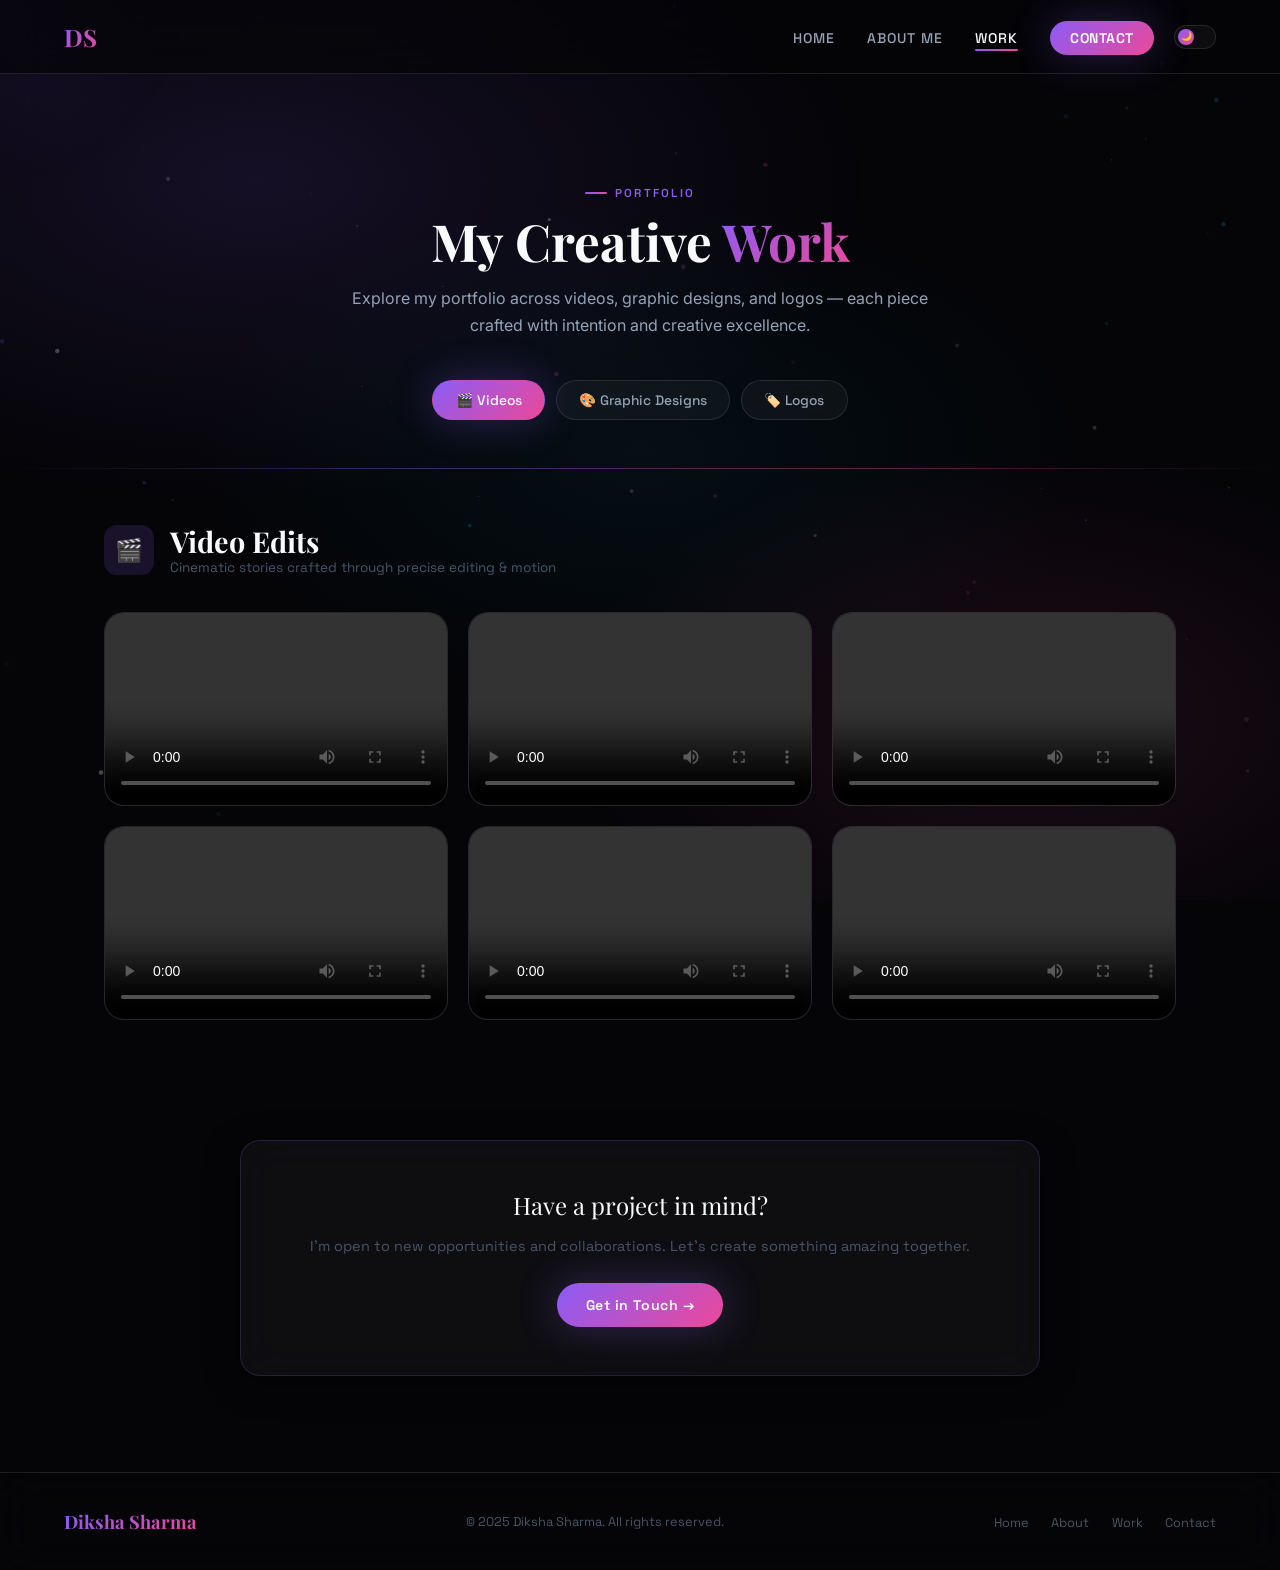
==== work.html @ c7bbe648 "first commit" ====
<!DOCTYPE html>
<html lang="en">

<head>
    <meta charset="UTF-8" />
    <meta name="viewport" content="width=device-width, initial-scale=1.0" />
    <meta name="description" content="Diksha Sharma's Work – Videos, Graphic Designs, and Logos portfolio." />
    <title>Work | Diksha Sharma</title>

    <!-- Prevent dark/light flash -->
    <script>(function () { var t = localStorage.getItem('ds-theme') || 'dark'; document.documentElement.setAttribute('data-theme', t); }());</script>

    <link rel="preconnect" href="https://fonts.googleapis.com" />
    <link rel="preconnect" href="https://fonts.gstatic.com" crossorigin />
    <link
        href="https://fonts.googleapis.com/css2?family=Playfair+Display:ital,wght@0,400;0,600;0,700;1,400&family=Inter:wght@300;400;500;600&family=Space+Grotesk:wght@300;400;500;600;700&display=swap"
        rel="stylesheet" />
    <link rel="stylesheet" href="https://unpkg.com/aos@2.3.4/dist/aos.css" />

    <link rel="stylesheet" href="styles/main.css" />
    <link rel="stylesheet" href="styles/animations.css" />
    <link rel="stylesheet" href="styles/pages.css" />

    <style>
        /* ── IMAGE CARDS (Graphic Designs) ── */
        .img-card {
            background: var(--glass-bg);
            border: 1px solid var(--glass-border);
            border-radius: var(--radius-lg);
            overflow: hidden;
            transition: var(--transition);
            cursor: pointer;
        }

        .img-card:hover {
            transform: translateY(-6px);
            border-color: rgba(139, 92, 246, 0.4);
            box-shadow: var(--shadow-glow-v), var(--shadow-card);
        }

        .img-card-thumb {
            position: relative;
            width: 100%;
            aspect-ratio: 4/3;
            overflow: hidden;
            background: var(--bg-surface);
        }

        .img-card-thumb img {
            width: 100%;
            height: 100%;
            object-fit: cover;
            display: block;
            transition: transform 0.5s cubic-bezier(0.4, 0, 0.2, 1);
        }

        .img-card:hover .img-card-thumb img {
            transform: scale(1.06);
        }

        .img-card-overlay {
            position: absolute;
            inset: 0;
            background: rgba(0, 0, 0, 0.45);
            display: flex;
            align-items: center;
            justify-content: center;
            opacity: 0;
            transition: opacity 0.3s ease;
        }

        .img-card:hover .img-card-overlay {
            opacity: 1;
        }

        .img-zoom-icon {
            font-size: 2rem;
            transform: scale(0.6);
            transition: transform 0.3s ease;
        }

        .img-card:hover .img-zoom-icon {
            transform: scale(1);
        }

        .img-card-body {
            padding: 1rem 1.1rem 1.25rem;
            display: flex;
            align-items: center;
            justify-content: space-between;
            gap: 0.5rem;
        }

        .img-card-title {
            font-family: 'Space Grotesk', sans-serif;
            font-size: 0.92rem;
            font-weight: 600;
            color: var(--text-primary);
        }

        /* Lightbox */
        .lightbox {
            position: fixed;
            inset: 0;
            z-index: 9998;
            background: rgba(0, 0, 0, 0.92);
            backdrop-filter: blur(10px);
            display: flex;
            align-items: center;
            justify-content: center;
            padding: 2rem;
            opacity: 0;
            pointer-events: none;
            transition: opacity 0.3s ease;
        }

        .lightbox.open {
            opacity: 1;
            pointer-events: auto;
        }

        .lightbox img {
            max-width: 90vw;
            max-height: 85vh;
            object-fit: contain;
            border-radius: var(--radius-md);
            box-shadow: 0 0 80px rgba(0, 0, 0, 0.8);
        }

        .lightbox-close {
            position: absolute;
            top: 1.5rem;
            right: 1.5rem;
            width: 42px;
            height: 42px;
            border-radius: 50%;
            background: rgba(255, 255, 255, 0.1);
            border: 1px solid rgba(255, 255, 255, 0.2);
            color: #fff;
            font-size: 1.2rem;
            cursor: pointer;
            display: flex;
            align-items: center;
            justify-content: center;
            transition: background 0.2s ease;
        }

        .lightbox-close:hover {
            background: rgba(139, 92, 246, 0.4);
        }

        /* Section divider */
        .section-divider {
            width: 100%;
            height: 1px;
            background: linear-gradient(to right, transparent, rgba(139, 92, 246, 0.4), rgba(236, 72, 153, 0.4), transparent);
            margin: 0;
        }
    </style>
</head>

<body>

    <div class="cursor-glow"></div>
    <canvas id="particle-canvas"></canvas>

    <!-- Lightbox -->
    <div class="lightbox" id="lightbox" onclick="closeLightbox()">
        <button class="lightbox-close" onclick="closeLightbox()">✕</button>
        <img id="lightbox-img" src="" alt="Design preview" onclick="event.stopPropagation()" />
    </div>

    <nav class="navbar">
        <a class="nav-logo" href="index.html">DS</a>
        <div class="nav-controls">
            <ul class="nav-links">
                <li><a href="index.html">Home</a></li>
                <li><a href="about.html">About Me</a></li>
                <li><a href="work.html">Work</a></li>
                <li><a href="contact.html" class="nav-cta">Contact</a></li>
            </ul>
            <button id="theme-toggle" class="theme-toggle" aria-label="Toggle theme">
                <div class="theme-toggle-thumb"><span class="theme-toggle-icon" id="theme-thumb-icon">🌙</span></div>
            </button>
            <button class="hamburger" aria-label="Menu"><span></span><span></span><span></span></button>
        </div>
    </nav>

    <main class="page-content">

        <!-- ── WORK HERO ── -->
        <section class="work-hero">
            <div class="work-hero-inner">
                <div class="section-label" data-aos="fade-up">Portfolio</div>
                <h1 class="section-title" data-aos="fade-up" data-aos-delay="100">
                    My Creative <span>Work</span>
                </h1>
                <p class="section-subtitle" style="margin:0 auto;" data-aos="fade-up" data-aos-delay="200">
                    Explore my portfolio across videos, graphic designs, and logos — each piece crafted
                    with intention and creative excellence.
                </p>

                <!-- Tabs -->
                <div class="work-tabs" data-aos="fade-up" data-aos-delay="300">
                    <button class="work-tab active" data-tab="videos">🎬 Videos</button>
                    <button class="work-tab" data-tab="graphics">🎨 Graphic Designs</button>
                    <button class="work-tab" data-tab="logos">🏷️ Logos</button>
                </div>
            </div>
        </section>

        <div class="section-divider"></div>

        <!-- ══════════════════════ VIDEOS SECTION ══════════════════════ -->
        <div id="section-videos" class="work-section active">
            <div class="work-section-header">
                <div class="work-section-icon" style="background:rgba(139,92,246,0.15);">🎬</div>
                <div>
                    <h2 class="section-title" style="font-size:1.8rem; margin:0;">Video Edits</h2>
                    <p style="color:var(--text-muted); font-size:0.85rem; font-family:'Space Grotesk',sans-serif;">
                        Cinematic stories crafted through precise editing &amp; motion</p>
                </div>
            </div>

            <div class="work-grid">
                <!-- Video 1 -->
                <div class="img-card tilt-card" data-aos="fade-up">
                    <div class="img-card-thumb" style="aspect-ratio: 16/9;">
                        <!-- <iframe src="https://drive.google.com/file/d/19KTD3jLlarqeYa-GC2kS10o5VlIe1jtq/preview" width="100%" height="100%" frameborder="0" allow="autoplay; fullscreen; picture-in-picture" allowfullscreen></iframe> -->
                        <video src="public/video1.mp4" controls style="width: 100%; height: 100%; object-fit: cover;"></video>
                    </div>
                </div>
                <!-- Video 2 -->
                <div class="img-card tilt-card" data-aos="fade-up" data-aos-delay="100">
                    <div class="img-card-thumb" style="aspect-ratio: 16/9;">
                        <!-- <iframe src="https://drive.google.com/file/d/1NBhEg32oU1_GLfiHrXYrGcH2EvUASdbt/preview" width="100%" height="100%" frameborder="0" allow="autoplay; fullscreen; picture-in-picture" allowfullscreen></iframe> -->
                        <video src="public/video2.mp4" controls style="width: 100%; height: 100%; object-fit: cover;"></video>
                    </div>
                </div>
                <!-- Video 3 -->
                <div class="img-card tilt-card" data-aos="fade-up" data-aos-delay="200">
                    <div class="img-card-thumb" style="aspect-ratio: 16/9;">
                        <video src="public/video3.mp4" controls style="width: 100%; height: 100%; object-fit: cover;"></video>
                    </div>
                </div>
                <!-- Video 4 -->
                <div class="img-card tilt-card" data-aos="fade-up" data-aos-delay="200">
                    <div class="img-card-thumb" style="aspect-ratio: 16/9;">
                        <video src="public/video4.mp4" controls style="width: 100%; height: 100%; object-fit: cover;"></video>
                    </div>
                </div>
                <!-- Video 5 -->
                <div class="img-card tilt-card" data-aos="fade-up" data-aos-delay="200">
                    <div class="img-card-thumb" style="aspect-ratio: 16/9;">
                        <video src="public/video5.mp4" controls style="width: 100%; height: 100%; object-fit: cover;"></video>
                    </div>
                </div>
                <!-- Video 6 -->
                <div class="img-card tilt-card" data-aos="fade-up" data-aos-delay="200">
                    <div class="img-card-thumb" style="aspect-ratio: 16/9;">
                        <video src="public/video6.mp4" controls style="width: 100%; height: 100%; object-fit: cover;"></video>
                    </div>
                </div>
            </div>
        </div>

        <!-- ══════════════════════ GRAPHIC DESIGNS SECTION ══════════════════════ -->
        <div id="section-graphics" class="work-section">
            <div class="work-section-header">
                <div class="work-section-icon" style="background:rgba(236,72,153,0.15);">🎨</div>
                <div>
                    <h2 class="section-title" style="font-size:1.8rem; margin:0;">Graphic Designs</h2>
                    <p style="color:var(--text-muted); font-size:0.85rem; font-family:'Space Grotesk',sans-serif;">
                        Visual assets crafted with precision and aesthetic sensibility</p>
                </div>
            </div>

            <div class="work-grid">
                <!-- Design 1 – Dark Fantasy UI -->
                <div class="img-card tilt-card" data-aos="fade-up" onclick="openLightbox('public/image copy 5.png')">
                    <div class="img-card-thumb">
                        <img src="public/image copy 5.png" alt="Dark Fantasy Game UI Design" loading="lazy" />
                        <div class="img-card-overlay"><span class="img-zoom-icon">🔍</span></div>
                    </div>
                    <div class="img-card-body">
                        <div class="img-card-title">Web Template</div>
                    </div>
                </div>

                <!-- Design 2 – Jungle Cruise Movie Poster -->
                <div class="img-card tilt-card" data-aos="fade-up" data-aos-delay="100" onclick="openLightbox('public/image copy 4.png')">
                    <div class="img-card-thumb">
                        <img src="public/image copy 4.png" alt="Jungle Cruise Film Poster" loading="lazy" />
                        <div class="img-card-overlay"><span class="img-zoom-icon">🔍</span></div>
                    </div>
                    <div class="img-card-body">
                        <div class="img-card-title">Jungle Cruise – Film Poster</div>
                    </div>
                </div>

                <!-- Design 3 – Character Illustration -->
                <div class="img-card tilt-card" data-aos="fade-up" data-aos-delay="200" onclick="openLightbox('public/image copy 2.png')">
                    <div class="img-card-thumb">
                        <img src="public/image copy 2.png" alt="Movie Poster" loading="lazy" />
                        <div class="img-card-overlay"><span class="img-zoom-icon">🔍</span></div>
                    </div>
                    <div class="img-card-body">
                        <div class="img-card-title">Movie Poster</div>
                    </div>
                </div>

                <!-- Design 4 – Fantasy Digital Art -->
                <div class="img-card tilt-card" data-aos="fade-up" data-aos-delay="300" onclick="openLightbox('public/image.png')">
                    <div class="img-card-thumb">
                        <img src="public/image.png" alt="Brochure" loading="lazy" />
                        <div class="img-card-overlay"><span class="img-zoom-icon">🔍</span></div>
                    </div>
                    <div class="img-card-body">
                        <div class="img-card-title">Brochure</div>
                    </div>
                </div>
                <div class="img-card tilt-card" data-aos="fade-up" data-aos-delay="300" onclick="openLightbox('public/image copy 3.png')">
                    <div class="img-card-thumb">
                        <img src="public/image copy 3.png" alt="Flyer" loading="lazy" />
                        <div class="img-card-overlay"><span class="img-zoom-icon">🔍</span></div>
                    </div>
                    <div class="img-card-body">
                        <div class="img-card-title">Flyer</div>
                    </div>
                </div>

                <!-- Design 5 – Fashion Magazine Brochure -->
                <div class="img-card tilt-card" data-aos="fade-up" data-aos-delay="400" onclick="openLightbox('public/image copy.png')">
                    <div class="img-card-thumb">
                        <img src="public/image copy.png" alt="Animal Manipulation" loading="lazy" />
                        <div class="img-card-overlay"><span class="img-zoom-icon">🔍</span></div>
                    </div>
                    <div class="img-card-body">
                        <div class="img-card-title">Animal Manipulation</div>
                    </div>
                </div>
                <div class="img-card tilt-card" data-aos="fade-up" data-aos-delay="400" onclick="openLightbox('public/image copy 7.png')">
                    <div class="img-card-thumb">
                        <img src="public/image copy 7.png" alt="Animal Manipulation" loading="lazy" />
                        <div class="img-card-overlay"><span class="img-zoom-icon">🔍</span></div>
                    </div>
                    <div class="img-card-body">
                        <div class="img-card-title">Animal Manipulation</div>
                    </div>
                </div>
                <div class="img-card tilt-card" data-aos="fade-up" data-aos-delay="400" onclick="openLightbox('public/image copy 8.png')">
                    <div class="img-card-thumb">
                        <img src="public/image copy 8.png" alt="Fashion Magazine Brochure" loading="lazy" />
                        <div class="img-card-overlay"><span class="img-zoom-icon">🔍</span></div>
                    </div>
                    <div class="img-card-body">
                        <div class="img-card-title">Fashion Magazine Brochure</div>
                    </div>
                </div>
                <div class="img-card tilt-card" data-aos="fade-up" data-aos-delay="400" onclick="openLightbox('public/image copy 9.png')">
                    <div class="img-card-thumb">
                        <img src="public/image copy 9.png" alt="Fashion Magazine Brochure" loading="lazy" />
                        <div class="img-card-overlay"><span class="img-zoom-icon">🔍</span></div>
                    </div>
                    <div class="img-card-body">
                        <div class="img-card-title">Fashion Magazine Brochure</div>
                    </div>
                </div>
            </div>
        </div>

        <!-- ══════════════════════ LOGOS SECTION ══════════════════════ -->
        <div id="section-logos" class="work-section">
            <div class="work-section-header">
                <div class="work-section-icon" style="background:rgba(6,182,212,0.15);">🏷️</div>
                <div>
                    <h2 class="section-title" style="font-size:1.8rem; margin:0;">Logo Designs</h2>
                    <p style="color:var(--text-muted); font-size:0.85rem; font-family:'Space Grotesk',sans-serif;">Brand
                        marks crafted to leave a memorable first impression</p>
                </div>
            </div>

            <div class="work-grid">
                <div class="img-card tilt-card" data-aos="fade-up" onclick="openLightbox('public/image copy 10.png')">
                    <div class="img-card-thumb" style="aspect-ratio: 1;">
                        <img src="public/image copy 10.png" alt="Logo" loading="lazy" />
                        <div class="img-card-overlay"><span class="img-zoom-icon">🔍</span></div>
                    </div>
                </div>
                <div class="img-card tilt-card" data-aos="fade-up" data-aos-delay="100" onclick="openLightbox('public/image copy 11.png')">
                    <div class="img-card-thumb" style="aspect-ratio: 1;">
                        <img src="public/image copy 11.png" alt="Logo" loading="lazy" />
                        <div class="img-card-overlay"><span class="img-zoom-icon">🔍</span></div>
                    </div>
                </div>
                <div class="img-card tilt-card" data-aos="fade-up" data-aos-delay="200" onclick="openLightbox('public/image copy 12.png')">
                    <div class="img-card-thumb" style="aspect-ratio: 1;">
                        <img src="public/image copy 12.png" alt="Logo" loading="lazy" />
                        <div class="img-card-overlay"><span class="img-zoom-icon">🔍</span></div>
                    </div>
                </div>
                <div class="img-card tilt-card" data-aos="fade-up" data-aos-delay="300" onclick="openLightbox('public/image copy 13.png')">
                    <div class="img-card-thumb" style="aspect-ratio: 1;">
                        <img src="public/image copy 13.png" alt="Logo" loading="lazy" />
                        <div class="img-card-overlay"><span class="img-zoom-icon">🔍</span></div>
                    </div>
                </div>
                <div class="img-card tilt-card" data-aos="fade-up" data-aos-delay="400" onclick="openLightbox('public/image copy 14.png')">
                    <div class="img-card-thumb" style="aspect-ratio: 1;">
                        <img src="public/image copy 14.png" alt="Logo" loading="lazy" />
                        <div class="img-card-overlay"><span class="img-zoom-icon">🔍</span></div>
                    </div>
                </div>
                <div class="img-card tilt-card" data-aos="fade-up" data-aos-delay="500" onclick="openLightbox('public/image copy 15.png')">
                    <div class="img-card-thumb" style="aspect-ratio: 1;">
                        <img src="public/image copy 15.png" alt="Logo" loading="lazy" />
                        <div class="img-card-overlay"><span class="img-zoom-icon">🔍</span></div>
                    </div>
                </div>
                <div class="img-card tilt-card" data-aos="fade-up" data-aos-delay="600" onclick="openLightbox('public/image copy 16.png')">
                    <div class="img-card-thumb" style="aspect-ratio: 1;">
                        <img src="public/image copy 16.png" alt="Logo" loading="lazy" />
                        <div class="img-card-overlay"><span class="img-zoom-icon">🔍</span></div>
                    </div>
                </div>
                <div class="img-card tilt-card" data-aos="fade-up" data-aos-delay="700" onclick="openLightbox('public/image copy 17.png')">
                    <div class="img-card-thumb" style="aspect-ratio: 1;">
                        <img src="public/image copy 17.png" alt="Logo" loading="lazy" />
                        <div class="img-card-overlay"><span class="img-zoom-icon">🔍</span></div>
                    </div>
                </div>
                <div class="img-card tilt-card" data-aos="fade-up" data-aos-delay="800" onclick="openLightbox('public/image copy 18.png')">
                    <div class="img-card-thumb" style="aspect-ratio: 1;">
                        <img src="public/image copy 18.png" alt="Logo" loading="lazy" />
                        <div class="img-card-overlay"><span class="img-zoom-icon">🔍</span></div>
                    </div>
                </div>
                <div class="img-card tilt-card" data-aos="fade-up" data-aos-delay="900" onclick="openLightbox('public/image copy 19.png')">
                    <div class="img-card-thumb" style="aspect-ratio: 1;">
                        <img src="public/image copy 19.png" alt="Logo" loading="lazy" />
                        <div class="img-card-overlay"><span class="img-zoom-icon">🔍</span></div>
                    </div>
                </div>
            </div>
        </div>

        <!-- ── BOTTOM CTA ── -->
        <section style="padding:4rem 5% 6rem; position:relative; z-index:10;">
            <div style="max-width:800px; margin:0 auto; text-align:center;">
                <div class="glass-card" style="padding:3rem; border-color:rgba(139,92,246,0.2);" data-aos="fade-up">
                    <p style="font-family:'Playfair Display',serif; font-size:1.5rem; margin-bottom:1rem;">Have a
                        project in mind?</p>
                    <p
                        style="color:var(--text-muted); font-size:0.9rem; margin-bottom:1.75rem; font-family:'Space Grotesk',sans-serif;">
                        I'm open to new opportunities and collaborations. Let's create something amazing together.</p>
                    <a href="contact.html" class="btn-primary">Get in Touch →</a>
                </div>
            </div>
        </section>

    </main>

    <footer>
        <div class="footer-brand">Diksha Sharma</div>
        <p class="footer-copy">© 2025 Diksha Sharma. All rights reserved.</p>
        <ul class="footer-links">
            <li><a href="index.html">Home</a></li>
            <li><a href="about.html">About</a></li>
            <li><a href="work.html">Work</a></li>
            <li><a href="contact.html">Contact</a></li>
        </ul>
    </footer>

    <script src="https://unpkg.com/aos@2.3.4/dist/aos.js"></script>
    <script>AOS.init({ duration: 800, once: true, offset: 60 });</script>
    <script src="js/particles.js"></script>
    <script src="js/main.js"></script>
    <script>
        // Lightbox
        function openLightbox(src) {
            document.getElementById('lightbox-img').src = src;
            document.getElementById('lightbox').classList.add('open');
            document.body.style.overflow = 'hidden';
        }
        function closeLightbox() {
            document.getElementById('lightbox').classList.remove('open');
            document.body.style.overflow = '';
        }
        document.addEventListener('keydown', e => { if (e.key === 'Escape') closeLightbox(); });
    </script>
</body>

</html>
---- styles/main.css ----
/* ===================================================
   DIKSHA SHARMA PORTFOLIO - MAIN STYLESHEET
   Design: Glassmorphism + Dark Luxury + Neon Accents
   Light/Dark Mode + Full Mobile Responsive
   =================================================== */

@import url('https://fonts.googleapis.com/css2?family=Playfair+Display:ital,wght@0,400;0,600;0,700;1,400&family=Inter:wght@300;400;500;600&family=Space+Grotesk:wght@300;400;500;600;700&display=swap');

/* ── CSS VARIABLES ── */
:root {
    /* Dark mode (default) */
    --bg-deep: #050508;
    --bg-mid: #0a0a14;
    --bg-surface: #0f0f1e;
    --glass-bg: rgba(255, 255, 255, 0.04);
    --glass-border: rgba(255, 255, 255, 0.10);
    --glass-hover: rgba(255, 255, 255, 0.08);

    --accent-violet: #8b5cf6;
    --accent-pink: #ec4899;
    --accent-cyan: #06b6d4;
    --accent-gold: #f59e0b;

    --grad-primary: linear-gradient(135deg, #8b5cf6 0%, #ec4899 100%);
    --grad-glow: linear-gradient(135deg, #8b5cf6 0%, #06b6d4 100%);
    --grad-warm: linear-gradient(135deg, #f59e0b 0%, #ec4899 100%);

    --text-primary: #f8fafc;
    --text-secondary: #94a3b8;
    --text-muted: #475569;

    --nav-bg: rgba(5, 5, 8, 0.7);
    --nav-scrolled: rgba(5, 5, 8, 0.95);
    --footer-bg: rgba(5, 5, 8, 0.6);
    --input-bg: rgba(255, 255, 255, 0.04);
    --select-bg: #0f0f1e;
    --body-gradient-1: rgba(139, 92, 246, 0.12);
    --body-gradient-2: rgba(236, 72, 153, 0.10);
    --body-gradient-3: rgba(6, 182, 212, 0.06);

    --nav-height: 74px;
    --radius-lg: 20px;
    --radius-md: 12px;
    --radius-sm: 8px;

    --shadow-glow-v: 0 0 40px rgba(139, 92, 246, 0.3);
    --shadow-glow-p: 0 0 40px rgba(236, 72, 153, 0.3);
    --shadow-card: 0 8px 32px rgba(0, 0, 0, 0.5);
    --transition: all 0.3s cubic-bezier(0.4, 0, 0.2, 1);
}

/* ── LIGHT MODE ── */
[data-theme="light"] {
    --bg-deep: #f8f6ff;
    --bg-mid: #f0eeff;
    --bg-surface: #ebe8ff;
    --glass-bg: rgba(255, 255, 255, 0.70);
    --glass-border: rgba(139, 92, 246, 0.15);
    --glass-hover: rgba(255, 255, 255, 0.90);

    --text-primary: #12102b;
    --text-secondary: #4a4580;
    --text-muted: #7c78a8;

    --nav-bg: rgba(248, 246, 255, 0.82);
    --nav-scrolled: rgba(248, 246, 255, 0.97);
    --footer-bg: rgba(240, 238, 255, 0.9);
    --input-bg: rgba(139, 92, 246, 0.05);
    --select-bg: #f0eeff;
    --body-gradient-1: rgba(139, 92, 246, 0.08);
    --body-gradient-2: rgba(236, 72, 153, 0.06);
    --body-gradient-3: rgba(6, 182, 212, 0.04);

    --shadow-card: 0 4px 24px rgba(139, 92, 246, 0.12);
    --shadow-glow-v: 0 0 30px rgba(139, 92, 246, 0.2);
}

/* ── RESET & BASE ── */
*,
*::before,
*::after {
    margin: 0;
    padding: 0;
    box-sizing: border-box;
}

html {
    scroll-behavior: smooth;
    font-size: 16px;
}

body {
    font-family: 'Inter', sans-serif;
    background-color: var(--bg-deep);
    color: var(--text-primary);
    overflow-x: hidden;
    min-height: 100vh;
    transition: background-color 0.4s ease, color 0.4s ease;
}

body::before {
    content: '';
    position: fixed;
    inset: 0;
    background:
        radial-gradient(ellipse 80% 60% at 20% 20%, var(--body-gradient-1) 0%, transparent 60%),
        radial-gradient(ellipse 60% 50% at 80% 80%, var(--body-gradient-2) 0%, transparent 60%),
        radial-gradient(ellipse 50% 40% at 50% 50%, var(--body-gradient-3) 0%, transparent 70%);
    pointer-events: none;
    z-index: 0;
    transition: background 0.4s ease;
}

/* ── SCROLLBAR ── */
::-webkit-scrollbar {
    width: 5px;
}

::-webkit-scrollbar-track {
    background: var(--bg-deep);
}

::-webkit-scrollbar-thumb {
    background: var(--grad-primary);
    border-radius: 3px;
}

/* ── CANVAS ── */
#particle-canvas {
    position: fixed;
    inset: 0;
    pointer-events: none;
    z-index: 1;
    opacity: 0.45;
}

[data-theme="light"] #particle-canvas {
    opacity: 0.25;
}

/* ── NAVIGATION ── */
.navbar {
    position: fixed;
    top: 0;
    left: 0;
    right: 0;
    z-index: 1000;
    height: var(--nav-height);
    display: flex;
    align-items: center;
    justify-content: space-between;
    padding: 0 5%;
    background: var(--nav-bg);
    backdrop-filter: blur(24px);
    -webkit-backdrop-filter: blur(24px);
    border-bottom: 1px solid var(--glass-border);
    transition: background 0.3s ease, border-color 0.3s ease;
}

.navbar.scrolled {
    background: var(--nav-scrolled);
    border-bottom-color: rgba(139, 92, 246, 0.3);
}

.nav-logo {
    font-family: 'Playfair Display', serif;
    font-size: 1.5rem;
    font-weight: 700;
    background: var(--grad-primary);
    -webkit-background-clip: text;
    -webkit-text-fill-color: transparent;
    background-clip: text;
    text-decoration: none;
    cursor: pointer;
    flex-shrink: 0;
}

/* Nav controls (links + theme + hamburger grouped) */
.nav-controls {
    display: flex;
    align-items: center;
    gap: 1.25rem;
}

.nav-links {
    display: flex;
    gap: 2rem;
    list-style: none;
    align-items: center;
}

.nav-links a {
    text-decoration: none;
    font-family: 'Space Grotesk', sans-serif;
    font-size: 0.875rem;
    font-weight: 500;
    color: var(--text-secondary);
    letter-spacing: 0.07em;
    text-transform: uppercase;
    position: relative;
    padding-bottom: 4px;
    transition: var(--transition);
}

.nav-links a::after {
    content: '';
    position: absolute;
    bottom: 0;
    left: 0;
    width: 0;
    height: 2px;
    background: var(--grad-primary);
    border-radius: 2px;
    transition: width 0.3s ease;
}

.nav-links a:hover,
.nav-links a.active {
    color: var(--text-primary);
}

.nav-links a:hover::after,
.nav-links a.active::after {
    width: 100%;
}

.nav-cta {
    padding: 0.5rem 1.25rem !important;
    background: var(--grad-primary) !important;
    border-radius: 50px !important;
    color: #fff !important;
    box-shadow: var(--shadow-glow-v);
    font-weight: 600 !important;
    letter-spacing: 0.04em !important;
}

.nav-cta::after {
    display: none !important;
}

.nav-cta:hover {
    transform: translateY(-2px);
    box-shadow: 0 0 50px rgba(139, 92, 246, 0.5) !important;
}

/* ── THEME TOGGLE ── */
.theme-toggle {
    width: 42px;
    height: 24px;
    border-radius: 12px;
    background: var(--glass-bg);
    border: 1px solid var(--glass-border);
    cursor: pointer;
    position: relative;
    transition: var(--transition);
    flex-shrink: 0;
    padding: 0;
}

.theme-toggle-thumb {
    position: absolute;
    top: 3px;
    left: 3px;
    width: 16px;
    height: 16px;
    border-radius: 50%;
    background: var(--grad-primary);
    transition: transform 0.3s cubic-bezier(0.4, 0, 0.2, 1);
    display: flex;
    align-items: center;
    justify-content: center;
    font-size: 9px;
    line-height: 1;
}

[data-theme="light"] .theme-toggle-thumb {
    transform: translateX(18px);
}

.theme-toggle-icon {
    pointer-events: none;
    user-select: none;
}

/* ── NAV CONTROLS WRAPPER (second definition – kept for clarity) ──
   The first definition in the nav section is the canonical one. */

/* ── HAMBURGER ── */
.hamburger {
    display: none;
    flex-direction: column;
    gap: 5px;
    cursor: pointer;
    padding: 5px;
    background: none;
    border: none;
    flex-shrink: 0;
}

.hamburger span {
    display: block;
    width: 24px;
    height: 2px;
    background: var(--text-primary);
    border-radius: 2px;
    transition: var(--transition);
}

.hamburger.open span:nth-child(1) {
    transform: translateY(7px) rotate(45deg);
}

.hamburger.open span:nth-child(2) {
    opacity: 0;
}

.hamburger.open span:nth-child(3) {
    transform: translateY(-7px) rotate(-45deg);
}

/* ── PAGE WRAPPER ── */
.page-content {
    position: relative;
    z-index: 10;
    padding-top: var(--nav-height);
}

/* ── GLASS CARD ── */
.glass-card {
    background: var(--glass-bg);
    backdrop-filter: blur(20px);
    -webkit-backdrop-filter: blur(20px);
    border: 1px solid var(--glass-border);
    border-radius: var(--radius-lg);
    box-shadow: var(--shadow-card);
    transition: var(--transition);
}

.glass-card:hover {
    background: var(--glass-hover);
    border-color: rgba(139, 92, 246, 0.3);
    box-shadow: var(--shadow-glow-v), var(--shadow-card);
    transform: translateY(-4px);
}

/* ── SECTION UTILITIES ── */
section {
    position: relative;
    z-index: 10;
}

.container {
    max-width: 1200px;
    margin: 0 auto;
    padding: 0 5%;
}

.section-label {
    display: inline-flex;
    align-items: center;
    gap: 0.5rem;
    font-family: 'Space Grotesk', sans-serif;
    font-size: 0.72rem;
    font-weight: 600;
    letter-spacing: 0.2em;
    text-transform: uppercase;
    color: var(--accent-violet);
    margin-bottom: 0.75rem;
}

.section-label::before {
    content: '';
    display: block;
    width: 22px;
    height: 2px;
    background: var(--grad-primary);
    border-radius: 2px;
}

.section-title {
    font-family: 'Playfair Display', serif;
    font-size: clamp(1.8rem, 4.5vw, 3.2rem);
    font-weight: 700;
    line-height: 1.15;
    color: var(--text-primary);
    margin-bottom: 0.9rem;
}

.section-title span {
    background: var(--grad-primary);
    -webkit-background-clip: text;
    -webkit-text-fill-color: transparent;
    background-clip: text;
}

.section-subtitle {
    font-size: 1rem;
    color: var(--text-secondary);
    line-height: 1.7;
    max-width: 580px;
}

/* ── BUTTONS ── */
.btn-primary {
    display: inline-flex;
    align-items: center;
    gap: 0.5rem;
    padding: 0.8rem 1.8rem;
    background: var(--grad-primary);
    border: none;
    border-radius: 50px;
    color: #fff;
    font-family: 'Space Grotesk', sans-serif;
    font-size: 0.88rem;
    font-weight: 600;
    letter-spacing: 0.04em;
    cursor: pointer;
    text-decoration: none;
    transition: var(--transition);
    box-shadow: var(--shadow-glow-v);
}

.btn-primary:hover {
    transform: translateY(-3px);
    box-shadow: 0 0 55px rgba(139, 92, 246, 0.5);
}

.btn-secondary {
    display: inline-flex;
    align-items: center;
    gap: 0.5rem;
    padding: 0.8rem 1.8rem;
    background: transparent;
    border: 1px solid var(--glass-border);
    border-radius: 50px;
    color: var(--text-primary);
    font-family: 'Space Grotesk', sans-serif;
    font-size: 0.88rem;
    font-weight: 500;
    cursor: pointer;
    text-decoration: none;
    transition: var(--transition);
    backdrop-filter: blur(10px);
}

.btn-secondary:hover {
    border-color: var(--accent-violet);
    background: rgba(139, 92, 246, 0.1);
    transform: translateY(-3px);
}

/* ── MISC UTILITIES ── */
.gradient-text {
    background: var(--grad-primary);
    -webkit-background-clip: text;
    -webkit-text-fill-color: transparent;
    background-clip: text;
}

.divider {
    width: 50px;
    height: 3px;
    background: var(--grad-primary);
    border-radius: 3px;
    margin: 1.25rem 0;
}

.neon-badge {
    display: inline-flex;
    align-items: center;
    padding: 0.28rem 0.85rem;
    border-radius: 50px;
    font-family: 'Space Grotesk', sans-serif;
    font-size: 0.73rem;
    font-weight: 600;
    letter-spacing: 0.07em;
    text-transform: uppercase;
}

.neon-badge.violet {
    color: var(--accent-violet);
    background: rgba(139, 92, 246, 0.12);
    border: 1px solid rgba(139, 92, 246, 0.28);
}

.neon-badge.pink {
    color: var(--accent-pink);
    background: rgba(236, 72, 153, 0.12);
    border: 1px solid rgba(236, 72, 153, 0.28);
}

.neon-badge.cyan {
    color: var(--accent-cyan);
    background: rgba(6, 182, 212, 0.12);
    border: 1px solid rgba(6, 182, 212, 0.28);
}

.neon-badge.gold {
    color: var(--accent-gold);
    background: rgba(245, 158, 11, 0.12);
    border: 1px solid rgba(245, 158, 11, 0.28);
}

/* ── CURSOR GLOW ── */
.cursor-glow {
    width: 380px;
    height: 380px;
    position: fixed;
    border-radius: 50%;
    background: radial-gradient(circle, rgba(139, 92, 246, 0.07) 0%, transparent 70%);
    pointer-events: none;
    z-index: 2;
    transform: translate(-50%, -50%);
}

@media (hover: none) {
    .cursor-glow {
        display: none;
    }
}

/* ── SCROLL REVEAL ── */
.reveal {
    opacity: 0;
    transform: translateY(28px);
    transition: opacity 0.7s ease, transform 0.7s ease;
}

.reveal.visible {
    opacity: 1;
    transform: translateY(0);
}

.reveal-left {
    opacity: 0;
    transform: translateX(-36px);
    transition: opacity 0.7s ease, transform 0.7s ease;
}

.reveal-left.visible {
    opacity: 1;
    transform: translateX(0);
}

.reveal-right {
    opacity: 0;
    transform: translateX(36px);
    transition: opacity 0.7s ease, transform 0.7s ease;
}

.reveal-right.visible {
    opacity: 1;
    transform: translateX(0);
}

/* ── FOOTER ── */
footer {
    position: relative;
    z-index: 10;
    border-top: 1px solid var(--glass-border);
    padding: 2.25rem 5%;
    display: flex;
    align-items: center;
    justify-content: space-between;
    flex-wrap: wrap;
    gap: 1rem;
    background: var(--footer-bg);
    backdrop-filter: blur(20px);
}

.footer-brand {
    font-family: 'Playfair Display', serif;
    font-size: 1.15rem;
    font-weight: 700;
    background: var(--grad-primary);
    -webkit-background-clip: text;
    -webkit-text-fill-color: transparent;
    background-clip: text;
}

.footer-copy {
    color: var(--text-muted);
    font-size: 0.8rem;
    font-family: 'Space Grotesk', sans-serif;
}

.footer-links {
    display: flex;
    gap: 1.4rem;
    list-style: none;
}

.footer-links a {
    color: var(--text-muted);
    text-decoration: none;
    font-size: 0.8rem;
    font-family: 'Space Grotesk', sans-serif;
    transition: var(--transition);
}

.footer-links a:hover {
    color: var(--accent-violet);
}

/* ══════════════════════════════════════════════
   RESPONSIVE BREAKPOINTS - NAVIGATION & GLOBAL
   ══════════════════════════════════════════════ */

/* Large tablets & small laptops */
@media (max-width: 1024px) {
    .nav-links {
        gap: 1.5rem;
    }

    :root {
        --nav-height: 68px;
    }
}

/* Tablets */
@media (max-width: 768px) {
    :root {
        --nav-height: 62px;
    }

    .navbar {
        padding: 0 4%;
    }

    /* Dropdown panel */
    .nav-links {
        position: fixed;
        top: var(--nav-height);
        left: 0;
        right: 0;
        width: 100vw;
        flex-direction: column;
        gap: 0;
        background: var(--nav-scrolled);
        backdrop-filter: blur(30px);
        -webkit-backdrop-filter: blur(30px);
        padding: 0.5rem 0 1.5rem;
        transform: translateY(-110%);
        opacity: 0;
        pointer-events: none;
        transition: transform 0.36s cubic-bezier(0.4, 0, 0.2, 1),
            opacity 0.36s ease;
        border-bottom: 1px solid var(--glass-border);
        z-index: 999;
        overflow: hidden;
    }

    .nav-links.open {
        transform: translateY(0);
        opacity: 1;
        pointer-events: auto;
    }

    .nav-links li {
        width: 100%;
        text-align: center;
    }

    .nav-links a {
        display: block;
        padding: 0.85rem 1.5rem;
        font-size: 0.92rem;
    }

    /* Show hamburger */
    .hamburger {
        display: flex;
    }

    /* Reduce gap in controls so everything fits */
    .nav-controls {
        gap: 0.6rem;
    }

    /* CTA shows normally as a full-width pill in mobile menu */
    .nav-cta {
        margin: 0.4rem auto !important;
        display: inline-flex !important;
        width: auto !important;
    }

    footer {
        flex-direction: column;
        text-align: center;
    }

    .footer-links {
        justify-content: center;
        flex-wrap: wrap;
    }
}

/* Small phones */
@media (max-width: 480px) {
    :root {
        --nav-height: 58px;
    }

    .navbar {
        padding: 0 3.5%;
    }

    .nav-logo {
        font-size: 1.25rem;
    }

    /* Tighten controls so everything still fits */
    .nav-controls {
        gap: 0.45rem;
    }

    .theme-toggle {
        width: 38px;
        height: 22px;
    }

    .theme-toggle-thumb {
        width: 14px;
        height: 14px;
        top: 3px;
        left: 3px;
    }

    [data-theme="light"] .theme-toggle-thumb {
        transform: translateX(16px);
    }

    .hamburger span {
        width: 22px;
    }

    .btn-primary,
    .btn-secondary {
        padding: 0.72rem 1.3rem;
        font-size: 0.83rem;
    }

    .section-title {
        font-size: clamp(1.5rem, 7vw, 2rem);
    }

    .section-subtitle {
        font-size: 0.92rem;
    }
}

/* Very small phones */
@media (max-width: 360px) {
    :root {
        --nav-height: 56px;
    }

    .navbar {
        padding: 0 3%;
    }

    .nav-logo {
        font-size: 1.15rem;
    }

    .nav-controls {
        gap: 0.35rem;
    }

    .theme-toggle {
        width: 34px;
        height: 20px;
    }

    .theme-toggle-thumb {
        width: 13px;
        height: 13px;
    }

    .hamburger span {
        width: 20px;
    }
}
---- styles/animations.css ----
/* ===================================================
   DIKSHA SHARMA PORTFOLIO - 3D ANIMATIONS
   =================================================== */

/* ── KEYFRAMES ── */
@keyframes fadeInUp {
    from {
        opacity: 0;
        transform: translateY(30px);
    }

    to {
        opacity: 1;
        transform: translateY(0);
    }
}

@keyframes fadeInDown {
    from {
        opacity: 0;
        transform: translateY(-30px);
    }

    to {
        opacity: 1;
        transform: translateY(0);
    }
}

@keyframes fadeIn {
    from {
        opacity: 0;
    }

    to {
        opacity: 1;
    }
}

@keyframes scaleIn {
    from {
        opacity: 0;
        transform: scale(0.8);
    }

    to {
        opacity: 1;
        transform: scale(1);
    }
}

@keyframes slideInLeft {
    from {
        opacity: 0;
        transform: translateX(-60px);
    }

    to {
        opacity: 1;
        transform: translateX(0);
    }
}

@keyframes slideInRight {
    from {
        opacity: 0;
        transform: translateX(60px);
    }

    to {
        opacity: 1;
        transform: translateX(0);
    }
}

/* ── HERO ENTRANCE ANIMATIONS ── */
.hero-eyebrow {
    animation: fadeInDown 0.7s ease 0.2s both;
}

.hero-title {
    animation: fadeInUp 0.8s ease 0.3s both;
}

.hero-desc {
    animation: fadeInUp 0.8s ease 0.5s both;
}

.hero-actions {
    animation: fadeInUp 0.8s ease 0.7s both;
}

.hero-visual {
    animation: scaleIn 0.9s ease 0.4s both;
}

/* ── TILT CARD 3D ── */
.tilt-card {
    transform-style: preserve-3d;
    transition: transform 0.15s ease;
}

/* ── SHIMMER EFFECT ── */
@keyframes shimmer {
    0% {
        background-position: -200% center;
    }

    100% {
        background-position: 200% center;
    }
}

.shimmer-text {
    background: linear-gradient(90deg,
            var(--text-secondary) 0%,
            var(--text-primary) 40%,
            var(--accent-violet) 50%,
            var(--text-primary) 60%,
            var(--text-secondary) 100%);
    background-size: 200% auto;
    -webkit-background-clip: text;
    -webkit-text-fill-color: transparent;
    background-clip: text;
    animation: shimmer 4s linear infinite;
}

/* ── GLOW PULSE ── */
@keyframes glowPulse {

    0%,
    100% {
        box-shadow: 0 0 20px rgba(139, 92, 246, 0.3);
    }

    50% {
        box-shadow: 0 0 50px rgba(139, 92, 246, 0.6);
    }
}

.glow-pulse {
    animation: glowPulse 3s ease-in-out infinite;
}

/* ── ORBIT ANIMATION ── */
@keyframes orbit {
    from {
        transform: rotate(0deg) translateX(60px) rotate(0deg);
    }

    to {
        transform: rotate(360deg) translateX(60px) rotate(-360deg);
    }
}

/* ── TYPEWRITER ── */
.typewriter-wrapper {
    display: inline-block;
    position: relative;
}

.typewriter-cursor {
    display: inline-block;
    width: 3px;
    height: 1em;
    background: var(--accent-violet);
    margin-left: 2px;
    vertical-align: middle;
    animation: blink 1s step-end infinite;
}

@keyframes blink {

    0%,
    100% {
        opacity: 1;
    }

    50% {
        opacity: 0;
    }
}

/* ── MORPHING GRADIENT BG ── */
@keyframes morphGrad {
    0% {
        background-position: 0% 50%;
    }

    50% {
        background-position: 100% 50%;
    }

    100% {
        background-position: 0% 50%;
    }
}

.morph-bg {
    background-size: 300% 300%;
    animation: morphGrad 8s ease infinite;
}

/* ── STAGGER REVEAL ── */
.stagger-1 {
    animation-delay: 0.1s;
}

.stagger-2 {
    animation-delay: 0.2s;
}

.stagger-3 {
    animation-delay: 0.3s;
}

.stagger-4 {
    animation-delay: 0.4s;
}

.stagger-5 {
    animation-delay: 0.5s;
}

.stagger-6 {
    animation-delay: 0.6s;
}

/* ── HOVER RISE ── */
.hover-rise {
    transition: transform 0.3s ease, box-shadow 0.3s ease;
}

.hover-rise:hover {
    transform: translateY(-8px) rotateX(3deg);
    box-shadow: 0 20px 60px rgba(0, 0, 0, 0.4), var(--shadow-glow-v);
}

/* ── BORDER FLOW ── */
@keyframes borderFlow {
    0% {
        background-position: 0% center;
    }

    100% {
        background-position: 200% center;
    }
}

.border-flow {
    position: relative;
}

.border-flow::before {
    content: '';
    position: absolute;
    inset: -1px;
    border-radius: inherit;
    background: linear-gradient(90deg, var(--accent-violet), var(--accent-pink), var(--accent-cyan), var(--accent-violet));
    background-size: 200% auto;
    animation: borderFlow 3s linear infinite;
    z-index: -1;
}

/* ── NUMBER COUNT-UP ── */
.count-num {
    font-family: 'Space Grotesk', sans-serif;
    font-weight: 700;
    font-size: clamp(2rem, 4vw, 3.5rem);
    background: var(--grad-primary);
    -webkit-background-clip: text;
    -webkit-text-fill-color: transparent;
    background-clip: text;
}

/* ── WORK CARD OVERLAY EFFECT ── */
.work-card-wrap {
    position: relative;
    border-radius: var(--radius-lg);
    overflow: hidden;
    transition: var(--transition);
}

.work-card-wrap::before {
    content: '';
    position: absolute;
    bottom: 0;
    left: 0;
    right: 0;
    height: 60%;
    background: linear-gradient(to top, rgba(5, 5, 8, 0.9), transparent);
    z-index: 1;
    transition: var(--transition);
}

.work-card-wrap:hover::before {
    height: 80%;
}

/* ── LOADING SPINNER ── */
@keyframes spin {
    to {
        transform: rotate(360deg);
    }
}

.spinner {
    width: 20px;
    height: 20px;
    border: 2px solid rgba(255, 255, 255, 0.2);
    border-top-color: #fff;
    border-radius: 50%;
    animation: spin 0.7s linear infinite;
}

/* ── ACCENT DOT ── */
.accent-dot {
    display: inline-block;
    width: 8px;
    height: 8px;
    border-radius: 50%;
    background: var(--grad-primary);
    animation: glowPulse 2s ease-in-out infinite;
    vertical-align: middle;
}
---- styles/pages.css ----
/* ===================================================
   DIKSHA SHARMA PORTFOLIO - PAGE-SPECIFIC STYLES
   Full responsive + light/dark mode support
   =================================================== */

/* ══════════════════════════════════
   HOME PAGE – HERO
   ══════════════════════════════════ */

.hero {
    min-height: 100vh;
    display: flex;
    align-items: center;
    position: relative;
    overflow: hidden;
    padding: 0 5%;
}

.hero-inner {
    max-width: 1200px;
    margin: 0 auto;
    width: 100%;
    display: grid;
    grid-template-columns: 1fr 1fr;
    gap: 4rem;
    align-items: center;
    padding: 6rem 0 4rem;
}

.hero-eyebrow {
    display: flex;
    align-items: center;
    gap: 1rem;
    margin-bottom: 1.5rem;
}

.hero-title {
    font-family: 'Playfair Display', serif;
    font-size: clamp(2.4rem, 5.5vw, 4.8rem);
    font-weight: 700;
    line-height: 1.1;
    margin-bottom: 1.5rem;
    color: var(--text-primary);
}

.hero-title .line-3 {
    font-style: italic;
    background: var(--grad-primary);
    -webkit-background-clip: text;
    -webkit-text-fill-color: transparent;
    background-clip: text;
}

.hero-desc {
    font-size: 1rem;
    color: var(--text-secondary);
    line-height: 1.78;
    margin-bottom: 2.25rem;
    max-width: 480px;
}

.hero-actions {
    display: flex;
    gap: 1rem;
    flex-wrap: wrap;
}

/* ── Avatar / Visual ── */
.hero-visual {
    position: relative;
    display: flex;
    align-items: center;
    justify-content: center;
}

.avatar-container {
    position: relative;
    width: 340px;
    height: 340px;
    perspective: 1000px;
}

.avatar-ring {
    position: absolute;
    inset: -18px;
    border-radius: 50%;
    border: 2px solid transparent;
    background: linear-gradient(var(--bg-deep), var(--bg-deep)) padding-box, var(--grad-primary) border-box;
    animation: rotateRing 8s linear infinite;
}

[data-theme="light"] .avatar-ring {
    background: linear-gradient(var(--bg-deep), var(--bg-deep)) padding-box, var(--grad-primary) border-box;
}

.avatar-ring-2 {
    inset: -36px;
    background: linear-gradient(var(--bg-deep), var(--bg-deep)) padding-box, var(--grad-glow) border-box;
    animation: rotateRing 14s linear infinite reverse;
    opacity: 0.45;
}

@keyframes rotateRing {
    from {
        transform: rotate(0deg);
    }

    to {
        transform: rotate(360deg);
    }
}

.avatar-glow {
    position: absolute;
    inset: 0;
    border-radius: 50%;
    background: radial-gradient(circle, rgba(139, 92, 246, 0.3) 0%, transparent 70%);
    animation: pulse-glow 3s ease-in-out infinite;
}

@keyframes pulse-glow {

    0%,
    100% {
        opacity: 0.4;
        transform: scale(1);
    }

    50% {
        opacity: 0.8;
        transform: scale(1.05);
    }
}

.avatar-frame {
    position: relative;
    width: 100%;
    height: 100%;
    border-radius: 50%;
    overflow: hidden;
    border: 3px solid var(--glass-border);
    background: var(--glass-bg);
    backdrop-filter: blur(10px);
    display: flex;
    align-items: center;
    justify-content: center;
}

.avatar-initials {
    font-family: 'Playfair Display', serif;
    font-size: 4.5rem;
    font-weight: 700;
    background: var(--grad-primary);
    -webkit-background-clip: text;
    -webkit-text-fill-color: transparent;
    background-clip: text;
}

/* Floating stats */
.hero-stat {
    position: absolute;
    padding: 0.7rem 1.1rem;
    background: var(--glass-bg);
    backdrop-filter: blur(20px);
    -webkit-backdrop-filter: blur(20px);
    border: 1px solid var(--glass-border);
    border-radius: var(--radius-md);
    display: flex;
    align-items: center;
    gap: 0.7rem;
    box-shadow: var(--shadow-card);
    animation: float 6s ease-in-out infinite;
}

.hero-stat:nth-child(1) {
    top: 5%;
    right: -5%;
    animation-delay: 0s;
}

.hero-stat:nth-child(2) {
    bottom: 15%;
    left: -8%;
    animation-delay: 2s;
}

.hero-stat:nth-child(3) {
    bottom: 40%;
    right: -10%;
    animation-delay: 4s;
}

@keyframes float {

    0%,
    100% {
        transform: translateY(0);
    }

    50% {
        transform: translateY(-10px);
    }
}

.stat-icon {
    width: 34px;
    height: 34px;
    border-radius: 8px;
    display: flex;
    align-items: center;
    justify-content: center;
    font-size: 1rem;
}

.stat-icon.violet {
    background: rgba(139, 92, 246, 0.2);
}

.stat-icon.pink {
    background: rgba(236, 72, 153, 0.2);
}

.stat-icon.cyan {
    background: rgba(6, 182, 212, 0.2);
}

.stat-value {
    font-family: 'Space Grotesk', sans-serif;
    font-size: 1.05rem;
    font-weight: 700;
    color: var(--text-primary);
    line-height: 1.2;
}

.stat-label {
    font-size: 0.65rem;
    color: var(--text-muted);
    text-transform: uppercase;
    letter-spacing: 0.08em;
}

/* Scroll indicator */
.scroll-indicator {
    position: absolute;
    bottom: 2rem;
    left: 50%;
    transform: translateX(-50%);
    display: flex;
    flex-direction: column;
    align-items: center;
    gap: 0.4rem;
    color: var(--text-muted);
    font-family: 'Space Grotesk', sans-serif;
    font-size: 0.65rem;
    letter-spacing: 0.15em;
    text-transform: uppercase;
    animation: fadeInUp 1s ease 1.5s both;
}

.scroll-line {
    width: 1px;
    height: 45px;
    background: linear-gradient(to bottom, var(--accent-violet), transparent);
    animation: scrollLine 2s ease-in-out infinite;
}

@keyframes scrollLine {
    0% {
        transform: scaleY(0);
        transform-origin: top;
    }

    50% {
        transform: scaleY(1);
        transform-origin: top;
    }

    51% {
        transform: scaleY(1);
        transform-origin: bottom;
    }

    100% {
        transform: scaleY(0);
        transform-origin: bottom;
    }
}

/* Services strip */
.services-strip {
    padding: 5rem 5%;
}

.services-grid {
    display: grid;
    grid-template-columns: repeat(auto-fit, minmax(240px, 1fr));
    gap: 1.25rem;
    max-width: 1200px;
    margin: 2.5rem auto 0;
}

.service-card {
    padding: 1.75rem;
    cursor: default;
}

.service-icon {
    width: 52px;
    height: 52px;
    border-radius: 13px;
    display: flex;
    align-items: center;
    justify-content: center;
    font-size: 1.5rem;
    margin-bottom: 1.1rem;
}

.service-icon.v {
    background: linear-gradient(135deg, rgba(139, 92, 246, 0.25), rgba(139, 92, 246, 0.08));
}

.service-icon.p {
    background: linear-gradient(135deg, rgba(236, 72, 153, 0.25), rgba(236, 72, 153, 0.08));
}

.service-icon.c {
    background: linear-gradient(135deg, rgba(6, 182, 212, 0.25), rgba(6, 182, 212, 0.08));
}

.service-icon.g {
    background: linear-gradient(135deg, rgba(245, 158, 11, 0.25), rgba(245, 158, 11, 0.08));
}

.service-title {
    font-family: 'Space Grotesk', sans-serif;
    font-size: 1.05rem;
    font-weight: 600;
    margin-bottom: 0.5rem;
    color: var(--text-primary);
}

.service-desc {
    font-size: 0.86rem;
    color: var(--text-secondary);
    line-height: 1.65;
}

/* ══════════════════════════════════
   ABOUT PAGE
   ══════════════════════════════════ */

.about-hero {
    padding: 6rem 5% 4rem;
}

.about-hero-inner {
    max-width: 1200px;
    margin: 0 auto;
    display: grid;
    grid-template-columns: 1fr 1fr;
    gap: 5rem;
    align-items: center;
}

.about-photo-wrap {
    position: relative;
    display: flex;
    justify-content: center;
}

.about-photo-frame {
    width: 300px;
    height: 380px;
    border-radius: 28px;
    background: var(--glass-bg);
    backdrop-filter: blur(20px);
    border: 1px solid var(--glass-border);
    display: flex;
    align-items: center;
    justify-content: center;
    position: relative;
    overflow: hidden;
    box-shadow: var(--shadow-glow-v);
}

.about-photo-frame::before {
    content: '';
    position: absolute;
    inset: 0;
    background: var(--grad-primary);
    opacity: 0.07;
}

.about-photo-initials {
    font-family: 'Playfair Display', serif;
    font-size: 5.5rem;
    font-weight: 700;
    background: var(--grad-primary);
    -webkit-background-clip: text;
    -webkit-text-fill-color: transparent;
    background-clip: text;
    position: relative;
    z-index: 1;
}

.about-deco {
    position: absolute;
    width: 72px;
    height: 72px;
    border-radius: 14px;
    background: var(--glass-bg);
    border: 1px solid var(--glass-border);
    display: flex;
    align-items: center;
    justify-content: center;
    font-size: 1.8rem;
    box-shadow: var(--shadow-card);
    backdrop-filter: blur(10px);
}

.about-deco-1 {
    top: -18px;
    right: -18px;
}

.about-deco-2 {
    bottom: -18px;
    left: -18px;
}

.about-name {
    font-family: 'Playfair Display', serif;
    font-size: clamp(1.8rem, 3.5vw, 2.8rem);
    font-weight: 700;
    margin-bottom: 0.3rem;
}

.about-sub {
    font-family: 'Space Grotesk', sans-serif;
    font-size: 0.88rem;
    color: var(--accent-violet);
    font-weight: 500;
    letter-spacing: 0.08em;
    text-transform: uppercase;
    margin-bottom: 1.4rem;
}

.about-desc {
    color: var(--text-secondary);
    line-height: 1.8;
    margin-bottom: 0.9rem;
    font-size: 0.95rem;
}

.about-tags {
    display: flex;
    flex-wrap: wrap;
    gap: 0.5rem;
    margin: 1.25rem 0 2rem;
}

/* Experience */
.experience-section {
    padding: 5rem 5%;
    background: rgba(255, 255, 255, 0.015);
    border-top: 1px solid var(--glass-border);
    border-bottom: 1px solid var(--glass-border);
}

[data-theme="light"] .experience-section {
    background: rgba(139, 92, 246, 0.025);
}

.experience-inner {
    max-width: 1200px;
    margin: 0 auto;
}

.experience-grid {
    display: grid;
    grid-template-columns: repeat(auto-fit, minmax(300px, 1fr));
    gap: 1.25rem;
    margin-top: 2.5rem;
}

.exp-card {
    padding: 1.75rem;
}

.exp-card-header {
    display: flex;
    align-items: flex-start;
    gap: 1rem;
    margin-bottom: 0.9rem;
}

.exp-icon {
    width: 46px;
    height: 46px;
    border-radius: 11px;
    display: flex;
    align-items: center;
    justify-content: center;
    font-size: 1.3rem;
    flex-shrink: 0;
}

.exp-title {
    font-family: 'Space Grotesk', sans-serif;
    font-size: 0.98rem;
    font-weight: 600;
    color: var(--text-primary);
}

.exp-company {
    font-size: 0.8rem;
    color: var(--accent-violet);
    margin-top: 0.12rem;
}

.exp-period {
    font-size: 0.76rem;
    color: var(--text-muted);
    margin-top: 0.12rem;
}

.exp-desc {
    font-size: 0.86rem;
    color: var(--text-secondary);
    line-height: 1.65;
}

/* Skills */
.skills-section {
    padding: 5rem 5%;
}

.skills-inner {
    max-width: 1200px;
    margin: 0 auto;
}

.skills-grid {
    display: grid;
    grid-template-columns: repeat(auto-fit, minmax(280px, 1fr));
    gap: 3rem;
    margin-top: 3rem;
}

.skill-item {
    margin-bottom: 1.4rem;
}

.skill-header {
    display: flex;
    justify-content: space-between;
    align-items: center;
    margin-bottom: 0.45rem;
}

.skill-name {
    font-family: 'Space Grotesk', sans-serif;
    font-size: 0.88rem;
    font-weight: 500;
    color: var(--text-primary);
}

.skill-pct {
    font-family: 'Space Grotesk', sans-serif;
    font-size: 0.78rem;
    color: var(--accent-violet);
    font-weight: 600;
}

.skill-bar {
    height: 5px;
    background: rgba(139, 92, 246, 0.12);
    border-radius: 5px;
    overflow: hidden;
}

.skill-fill {
    height: 100%;
    border-radius: 5px;
    background: var(--grad-primary);
    width: 0;
    transition: width 1.2s cubic-bezier(0.4, 0, 0.2, 1);
}

.count-num {
    font-family: 'Space Grotesk', sans-serif;
    font-weight: 700;
    font-size: clamp(2rem, 4vw, 3.2rem);
    background: var(--grad-primary);
    -webkit-background-clip: text;
    -webkit-text-fill-color: transparent;
    background-clip: text;
}

/* ══════════════════════════════════
   WORK PAGE
   ══════════════════════════════════ */

.work-hero {
    padding: 6.5rem 5% 3rem;
    text-align: center;
}

.work-hero-inner {
    max-width: 700px;
    margin: 0 auto;
}

.work-tabs {
    display: flex;
    justify-content: center;
    gap: 0.65rem;
    margin-top: 2.5rem;
    flex-wrap: wrap;
}

.work-tab {
    display: inline-flex;
    align-items: center;
    gap: 0.45rem;
    padding: 0.65rem 1.4rem;
    border-radius: 50px;
    font-family: 'Space Grotesk', sans-serif;
    font-size: 0.86rem;
    font-weight: 500;
    cursor: pointer;
    border: 1px solid var(--glass-border);
    background: var(--glass-bg);
    color: var(--text-secondary);
    transition: var(--transition);
    backdrop-filter: blur(10px);
}

.work-tab:hover {
    border-color: var(--accent-violet);
    color: var(--text-primary);
}

.work-tab.active {
    background: var(--grad-primary);
    border-color: transparent;
    color: #fff;
    box-shadow: var(--shadow-glow-v);
}

.work-section {
    padding: 3.5rem 5%;
    max-width: 1200px;
    margin: 0 auto;
    display: none;
}

.work-section.active {
    display: block;
}

.work-section-header {
    display: flex;
    align-items: center;
    gap: 1rem;
    margin-bottom: 2.25rem;
}

.work-section-icon {
    width: 50px;
    height: 50px;
    border-radius: 13px;
    display: flex;
    align-items: center;
    justify-content: center;
    font-size: 1.4rem;
}

.work-grid {
    display: grid;
    grid-template-columns: repeat(auto-fill, minmax(280px, 1fr));
    gap: 1.25rem;
}

.work-placeholder {
    background: var(--glass-bg);
    border: 1px solid var(--glass-border);
    border-radius: var(--radius-lg);
    overflow: hidden;
    transition: var(--transition);
}

.work-placeholder:hover {
    transform: translateY(-6px);
    border-color: rgba(139, 92, 246, 0.4);
    box-shadow: var(--shadow-glow-v);
}

.ph-thumb {
    aspect-ratio: 16/9;
    display: flex;
    align-items: center;
    justify-content: center;
    font-size: 2.8rem;
    position: relative;
}

.ph-thumb.square {
    aspect-ratio: 1;
}

.coming-soon-tag {
    position: absolute;
    top: 10px;
    right: 10px;
    background: rgba(0, 0, 0, 0.55);
    backdrop-filter: blur(10px);
    border: 1px solid var(--glass-border);
    border-radius: 20px;
    padding: 0.18rem 0.65rem;
    font-size: 0.65rem;
    font-family: 'Space Grotesk', sans-serif;
    color: var(--text-muted);
    text-transform: uppercase;
    letter-spacing: 0.1em;
}

[data-theme="light"] .coming-soon-tag {
    background: rgba(255, 255, 255, 0.7);
}

.ph-body {
    padding: 1.1rem;
}

.ph-title {
    font-family: 'Space Grotesk', sans-serif;
    font-size: 0.92rem;
    font-weight: 600;
    color: var(--text-primary);
    margin-bottom: 0.25rem;
}

.ph-sub {
    font-size: 0.78rem;
    color: var(--text-muted);
}

.upload-note {
    text-align: center;
    padding: 2.5rem 2rem;
    background: var(--glass-bg);
    border: 1px dashed rgba(139, 92, 246, 0.28);
    border-radius: var(--radius-lg);
    margin-top: 1.5rem;
}

.upload-note p {
    color: var(--text-muted);
    font-family: 'Space Grotesk', sans-serif;
    font-size: 0.88rem;
}

.upload-note span {
    color: var(--accent-violet);
    font-weight: 600;
}

.section-divider {
    width: 100%;
    height: 1px;
    background: linear-gradient(to right, transparent, rgba(139, 92, 246, 0.35), rgba(236, 72, 153, 0.35), transparent);
}

/* ══════════════════════════════════
   CONTACT PAGE
   ══════════════════════════════════ */

.contact-hero {
    padding: 6.5rem 5% 4rem;
}

.contact-hero-inner {
    max-width: 1200px;
    margin: 0 auto;
    display: grid;
    grid-template-columns: 1fr 1.2fr;
    gap: 4.5rem;
    align-items: start;
}

.contact-info-list {
    margin-top: 1.75rem;
    display: flex;
    flex-direction: column;
    gap: 1rem;
}

.contact-info-item {
    display: flex;
    align-items: center;
    gap: 1rem;
}

.ci-icon {
    width: 42px;
    height: 42px;
    border-radius: 11px;
    display: flex;
    align-items: center;
    justify-content: center;
    font-size: 1.05rem;
    flex-shrink: 0;
    background: rgba(139, 92, 246, 0.12);
    border: 1px solid rgba(139, 92, 246, 0.2);
}

.ci-label {
    font-size: 0.72rem;
    color: var(--text-muted);
    font-family: 'Space Grotesk', sans-serif;
    text-transform: uppercase;
    letter-spacing: 0.1em;
}

.ci-value {
    font-size: 0.93rem;
    color: var(--text-primary);
    margin-top: 0.08rem;
}

.contact-social {
    margin-top: 2.25rem;
}

.contact-social-title {
    font-family: 'Space Grotesk', sans-serif;
    font-size: 0.72rem;
    text-transform: uppercase;
    letter-spacing: 0.15em;
    color: var(--text-primary);
    margin-bottom: 0.9rem;
}

.social-links {
    display: flex;
    gap: 0.65rem;
}

.social-link {
    width: 42px;
    height: 42px;
    border-radius: 11px;
    display: flex;
    align-items: center;
    justify-content: center;
    font-size: 1.05rem;
    background: var(--glass-bg);
    border: 1px solid var(--glass-border);
    cursor: pointer;
    text-decoration: none;
    transition: var(--transition);
    backdrop-filter: blur(10px);
}

.social-link:hover {
    border-color: var(--accent-violet);
    background: rgba(139, 92, 246, 0.12);
    transform: translateY(-3px);
}

/* Contact Form */
.contact-form-wrap {
    background: var(--glass-bg);
    backdrop-filter: blur(20px);
    -webkit-backdrop-filter: blur(20px);
    border: 1px solid var(--glass-border);
    border-radius: var(--radius-lg);
    padding: 2.25rem;
    box-shadow: var(--shadow-card);
}

.form-title {
    font-family: 'Playfair Display', serif;
    font-size: 1.5rem;
    font-weight: 600;
    margin-bottom: 0.35rem;
    color: var(--text-primary);
}

.form-subtitle {
    font-size: 0.86rem;
    color: var(--text-muted);
    margin-bottom: 1.75rem;
}

.form-row {
    display: grid;
    grid-template-columns: 1fr 1fr;
    gap: 1rem;
    margin-bottom: 0;
}

.form-group {
    margin-bottom: 1rem;
    display: flex;
    flex-direction: column;
    gap: 0.35rem;
}

.form-group label {
    font-family: 'Space Grotesk', sans-serif;
    font-size: 0.75rem;
    font-weight: 500;
    color: var(--text-secondary);
    text-transform: uppercase;
    letter-spacing: 0.08em;
}

.form-group input,
.form-group textarea,
.form-group select {
    background: var(--input-bg);
    border: 1px solid var(--glass-border);
    border-radius: var(--radius-sm);
    padding: 0.75rem 0.95rem;
    color: var(--text-primary);
    font-family: 'Inter', sans-serif;
    font-size: 0.9rem;
    transition: var(--transition);
    outline: none;
    -webkit-appearance: none;
    appearance: none;
    width: 100%;
}

.form-group textarea {
    resize: vertical;
    min-height: 120px;
}

.form-group select {
    background-color: var(--select-bg);
    cursor: pointer;
}

.form-group input:focus,
.form-group textarea:focus,
.form-group select:focus {
    border-color: var(--accent-violet);
    background: rgba(139, 92, 246, 0.06);
    box-shadow: 0 0 0 3px rgba(139, 92, 246, 0.1);
}

.form-group input::placeholder,
.form-group textarea::placeholder {
    color: var(--text-muted);
}

.form-group select option {
    background: var(--select-bg);
    color: var(--text-primary);
}

.form-submit {
    width: 100%;
    padding: 0.9rem;
    background: var(--grad-primary);
    border: none;
    border-radius: var(--radius-sm);
    color: #fff;
    font-family: 'Space Grotesk', sans-serif;
    font-size: 0.93rem;
    font-weight: 600;
    letter-spacing: 0.04em;
    cursor: pointer;
    transition: var(--transition);
    box-shadow: var(--shadow-glow-v);
    margin-top: 0.5rem;
    display: flex;
    align-items: center;
    justify-content: center;
    gap: 0.5rem;
}

.form-submit:hover {
    transform: translateY(-2px);
    box-shadow: 0 0 50px rgba(139, 92, 246, 0.5);
}

.form-submit:active {
    transform: translateY(0);
}

.form-submit:disabled {
    opacity: 0.7;
    cursor: not-allowed;
    transform: none;
}

/* Success message */
.success-msg {
    display: none;
    text-align: center;
    padding: 2rem;
    animation: fadeInUp 0.5s ease;
}

.success-msg.show {
    display: block;
}

.success-icon {
    font-size: 3.2rem;
    margin-bottom: 0.9rem;
}

.success-title {
    font-family: 'Playfair Display', serif;
    font-size: 1.4rem;
    margin-bottom: 0.4rem;
    background: var(--grad-primary);
    -webkit-background-clip: text;
    -webkit-text-fill-color: transparent;
    background-clip: text;
}

.success-sub {
    color: var(--text-muted);
    font-size: 0.88rem;
    line-height: 1.6;
}

/* Spinner */
.spinner {
    width: 18px;
    height: 18px;
    border: 2px solid rgba(255, 255, 255, 0.25);
    border-top-color: #fff;
    border-radius: 50%;
    animation: spin 0.7s linear infinite;
}

@keyframes spin {
    to {
        transform: rotate(360deg);
    }
}

/* FAQ glass cards */
.faq-card {
    padding: 1.4rem 1.8rem;
}

.faq-q {
    font-family: 'Space Grotesk', sans-serif;
    font-weight: 600;
    font-size: 0.98rem;
    margin-bottom: 0.4rem;
    color: var(--text-primary);
}

.faq-a {
    font-size: 0.86rem;
    color: var(--text-secondary);
    line-height: 1.65;
}

/* ══════════════════════════════════════════
   COMPREHENSIVE RESPONSIVE BREAKPOINTS
   ══════════════════════════════════════════ */

/* ── Wide tablets (≤ 1024px) ── */
@media (max-width: 1024px) {
    .hero-inner {
        gap: 3rem;
        padding: 5rem 0 3rem;
    }

    .avatar-container {
        width: 300px;
        height: 300px;
    }

    .avatar-initials {
        font-size: 4rem;
    }

    .hero-stat:nth-child(3) {
        display: none;
    }

    .about-hero-inner {
        gap: 3.5rem;
    }

    .contact-hero-inner {
        gap: 3rem;
    }
}

/* ── Tablets & large phones (≤ 900px) ── */
@media (max-width: 900px) {

    /* Hero → single column */
    .hero-inner {
        grid-template-columns: 1fr;
        gap: 3rem;
        text-align: center;
        padding: 5rem 0 3rem;
    }

    .hero-actions {
        justify-content: center;
    }

    .hero-visual {
        order: -1;
    }

    .hero-desc {
        margin-left: auto;
        margin-right: auto;
    }

    .avatar-container {
        width: 260px;
        height: 260px;
    }

    .avatar-initials {
        font-size: 3.5rem;
    }

    .hero-stat:nth-child(1) {
        top: 5%;
        right: 0;
    }

    .hero-stat:nth-child(2) {
        bottom: 5%;
        left: 0;
    }

    .hero-stat:nth-child(3) {
        display: none;
    }

    /* About → single column */
    .about-hero-inner {
        grid-template-columns: 1fr;
        gap: 3rem;
        text-align: center;
    }

    .about-bio {
        text-align: left;
    }

    .about-photo-wrap {
        margin: 0 auto;
    }

    .divider {
        margin-left: auto;
        margin-right: auto;
    }

    /* Contact → single column */
    .contact-hero-inner {
        grid-template-columns: 1fr;
        gap: 3rem;
    }

    .form-row {
        grid-template-columns: 1fr;
    }

    .section-subtitle {
        margin-left: auto;
        margin-right: auto;
    }

    /* Work grid */
    .work-grid {
        grid-template-columns: repeat(auto-fill, minmax(260px, 1fr));
    }

    /* Stats grid */
    .skills-grid {
        gap: 2rem;
    }
}

/* ── Medium phones (≤ 640px) ── */
@media (max-width: 640px) {
    .hero {
        padding: 0 4%;
    }

    .hero-title {
        font-size: clamp(2rem, 8vw, 2.8rem);
    }

    .hero-stat {
        padding: 0.55rem 0.9rem;
        gap: 0.55rem;
    }

    .stat-value {
        font-size: 0.95rem;
    }

    .stat-label {
        font-size: 0.6rem;
    }

    .services-grid {
        grid-template-columns: 1fr;
    }

    .service-card {
        padding: 1.5rem;
    }

    .experience-grid {
        grid-template-columns: 1fr;
    }

    .work-tabs {
        gap: 0.5rem;
    }

    .work-tab {
        padding: 0.6rem 1.1rem;
        font-size: 0.8rem;
    }

    .work-grid {
        grid-template-columns: 1fr 1fr;
    }

    .contact-hero {
        padding: 6rem 4% 3rem;
    }

    .contact-form-wrap {
        padding: 1.75rem;
    }

    .services-strip {
        padding: 4rem 4%;
    }

    .experience-section {
        padding: 4rem 4%;
    }

    .skills-section {
        padding: 4rem 4%;
    }

    .work-hero {
        padding: 6rem 4% 2.5rem;
    }

    .about-hero {
        padding: 5.5rem 4% 3rem;
    }
}

/* ── Small phones (≤ 480px) ── */
@media (max-width: 480px) {
    .hero-eyebrow {
        justify-content: center;
    }

    .avatar-container {
        width: 210px;
        height: 210px;
    }

    .avatar-initials {
        font-size: 3rem;
    }

    .avatar-ring {
        inset: -12px;
    }

    .avatar-ring-2 {
        inset: -24px;
    }

    .hero-stat:nth-child(1) {
        top: 2%;
        right: 2%;
        padding: 0.45rem 0.75rem;
    }

    .hero-stat:nth-child(2) {
        bottom: 2%;
        left: 2%;
        padding: 0.45rem 0.75rem;
    }

    .hero-actions {
        flex-direction: column;
        align-items: center;
    }

    .btn-primary,
    .btn-secondary {
        width: 100%;
        justify-content: center;
    }

    .about-photo-frame {
        width: 240px;
        height: 310px;
    }

    .about-photo-initials {
        font-size: 4rem;
    }

    .about-deco {
        width: 55px;
        height: 55px;
        font-size: 1.4rem;
    }

    .work-grid {
        grid-template-columns: 1fr;
    }

    .work-section-header {
        flex-direction: column;
        align-items: flex-start;
        gap: 0.5rem;
    }

    .work-section-title {
        font-size: 1.4rem;
    }

    .social-links {
        flex-wrap: wrap;
    }

    .skills-grid {
        grid-template-columns: 1fr;
        gap: 1.5rem;
    }

    /* Stat cards on about */
    [data-count] {
        font-size: 2rem;
    }
}

/* ── Very small phones (≤ 360px) ── */
@media (max-width: 360px) {
    .hero-title {
        font-size: 1.9rem;
    }

    .avatar-container {
        width: 180px;
        height: 180px;
    }

    .avatar-initials {
        font-size: 2.5rem;
    }

    .work-tab {
        font-size: 0.75rem;
        padding: 0.55rem 0.9rem;
    }

    .form-title {
        font-size: 1.25rem;
    }
}

/* ── Landscape phones ── */
@media (max-height: 500px) and (orientation: landscape) {
    .hero {
        min-height: auto;
        padding-top: 2rem;
        padding-bottom: 2rem;
    }

    .hero-inner {
        padding: 2rem 0;
    }

    .avatar-container {
        width: 180px;
        height: 180px;
    }

    .scroll-indicator {
        display: none;
    }
}

/* ── Print ── */
@media print {

    .navbar,
    .cursor-glow,
    #particle-canvas,
    .scroll-indicator {
        display: none;
    }

    body {
        background: white;
        color: black;
    }
}
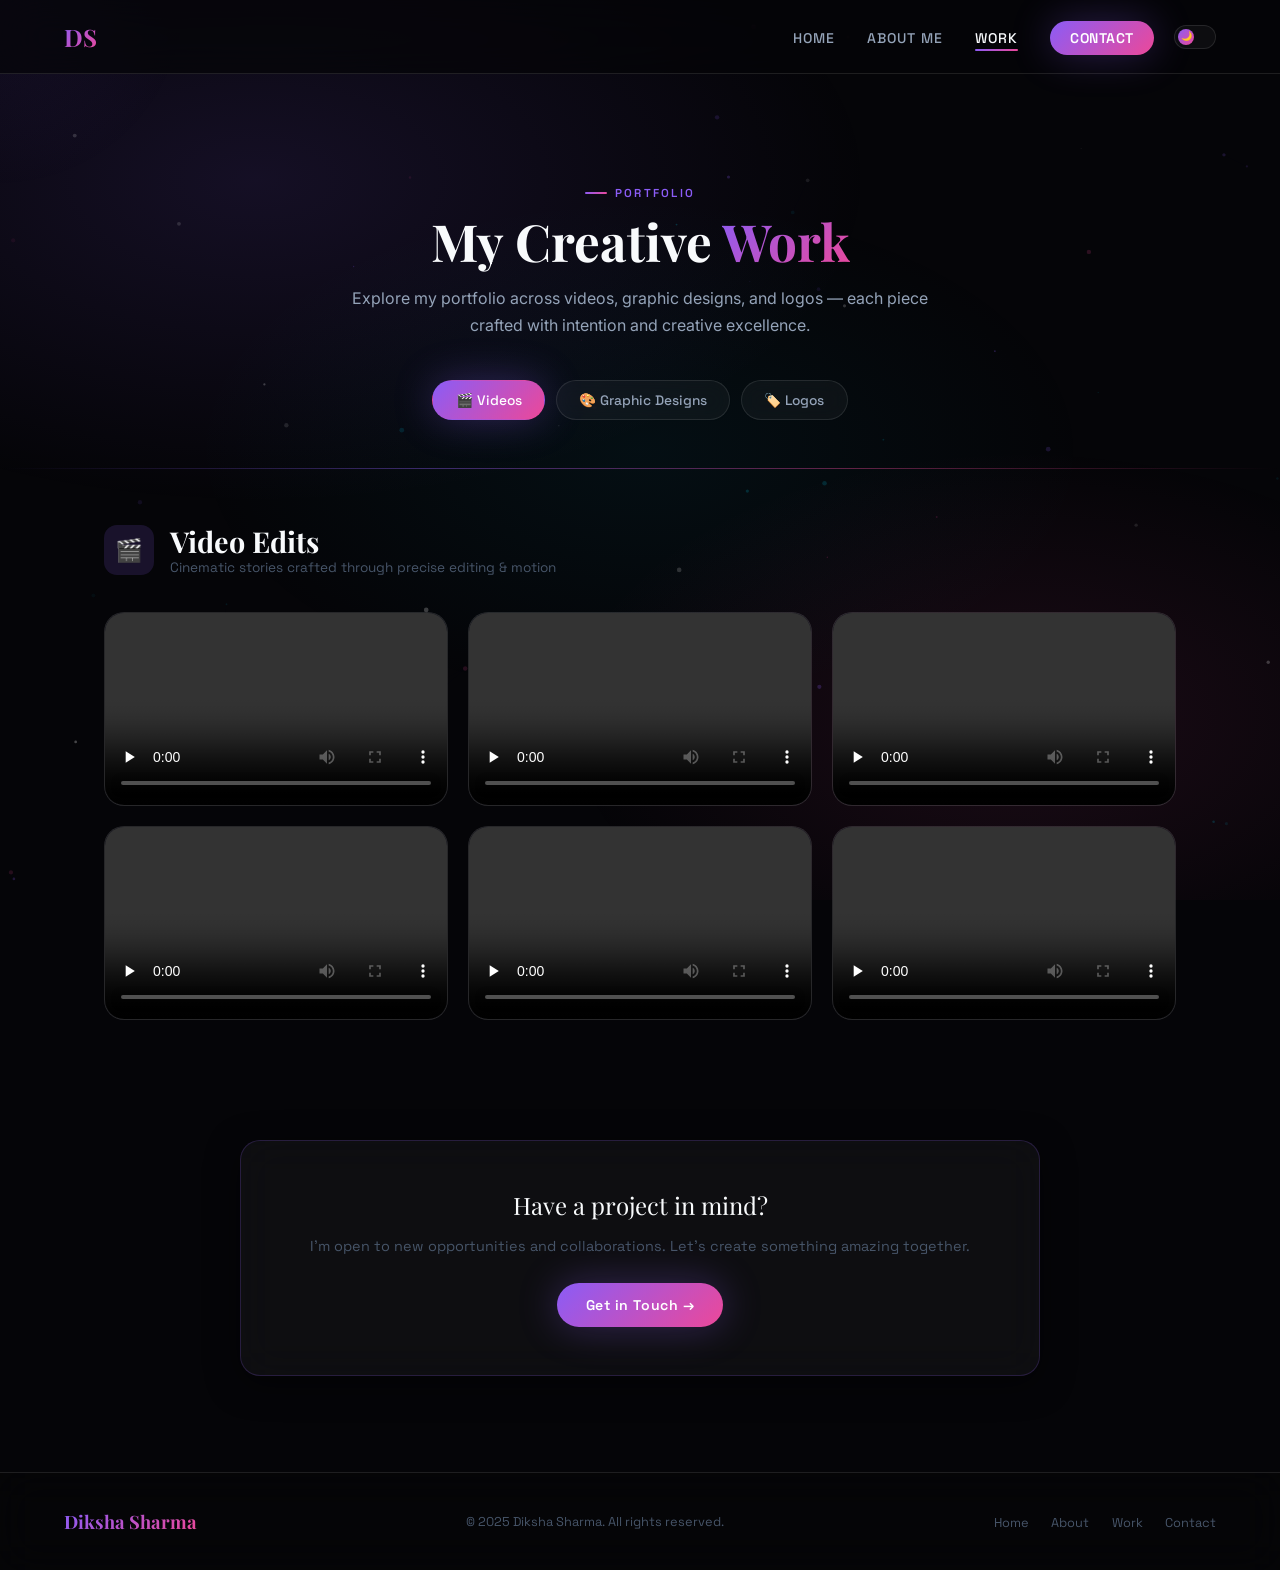
==== commit e4a686d5: "second commit" ====
--- a/work.html
+++ b/work.html
@@ -227,38 +227,38 @@
                 <div class="img-card tilt-card" data-aos="fade-up">
                     <div class="img-card-thumb" style="aspect-ratio: 16/9;">
                         <!-- <iframe src="https://drive.google.com/file/d/19KTD3jLlarqeYa-GC2kS10o5VlIe1jtq/preview" width="100%" height="100%" frameborder="0" allow="autoplay; fullscreen; picture-in-picture" allowfullscreen></iframe> -->
-                        <video src="public/video1.mp4" controls style="width: 100%; height: 100%; object-fit: cover;"></video>
+                        <video preload="none" src="public/video1.mp4" controls style="width: 100%; height: 100%; object-fit: cover;"></video>
                     </div>
                 </div>
                 <!-- Video 2 -->
                 <div class="img-card tilt-card" data-aos="fade-up" data-aos-delay="100">
                     <div class="img-card-thumb" style="aspect-ratio: 16/9;">
                         <!-- <iframe src="https://drive.google.com/file/d/1NBhEg32oU1_GLfiHrXYrGcH2EvUASdbt/preview" width="100%" height="100%" frameborder="0" allow="autoplay; fullscreen; picture-in-picture" allowfullscreen></iframe> -->
-                        <video src="public/video2.mp4" controls style="width: 100%; height: 100%; object-fit: cover;"></video>
+                        <video preload="none" src="public/video2.mp4" controls style="width: 100%; height: 100%; object-fit: cover;"></video>
                     </div>
                 </div>
                 <!-- Video 3 -->
                 <div class="img-card tilt-card" data-aos="fade-up" data-aos-delay="200">
                     <div class="img-card-thumb" style="aspect-ratio: 16/9;">
-                        <video src="public/video3.mp4" controls style="width: 100%; height: 100%; object-fit: cover;"></video>
+                        <video preload="none" src="public/video3.mp4" controls style="width: 100%; height: 100%; object-fit: cover;"></video>
                     </div>
                 </div>
                 <!-- Video 4 -->
                 <div class="img-card tilt-card" data-aos="fade-up" data-aos-delay="200">
                     <div class="img-card-thumb" style="aspect-ratio: 16/9;">
-                        <video src="public/video4.mp4" controls style="width: 100%; height: 100%; object-fit: cover;"></video>
+                        <video preload="none" src="public/video4.mp4" controls style="width: 100%; height: 100%; object-fit: cover;"></video>
                     </div>
                 </div>
                 <!-- Video 5 -->
                 <div class="img-card tilt-card" data-aos="fade-up" data-aos-delay="200">
                     <div class="img-card-thumb" style="aspect-ratio: 16/9;">
-                        <video src="public/video5.mp4" controls style="width: 100%; height: 100%; object-fit: cover;"></video>
+                        <video preload="none" src="public/video5.mp4" controls style="width: 100%; height: 100%; object-fit: cover;"></video>
                     </div>
                 </div>
                 <!-- Video 6 -->
                 <div class="img-card tilt-card" data-aos="fade-up" data-aos-delay="200">
                     <div class="img-card-thumb" style="aspect-ratio: 16/9;">
-                        <video src="public/video6.mp4" controls style="width: 100%; height: 100%; object-fit: cover;"></video>
+                        <video preload="none" src="public/video6.mp4" controls style="width: 100%; height: 100%; object-fit: cover;"></video>
                     </div>
                 </div>
             </div>
@@ -279,7 +279,7 @@
                 <!-- Design 1 – Dark Fantasy UI -->
                 <div class="img-card tilt-card" data-aos="fade-up" onclick="openLightbox('public/image copy 5.png')">
                     <div class="img-card-thumb">
-                        <img src="public/image copy 5.png" alt="Dark Fantasy Game UI Design" loading="lazy" />
+                        <img decoding="async" src="public/image copy 5.png" alt="Dark Fantasy Game UI Design" loading="lazy" />
                         <div class="img-card-overlay"><span class="img-zoom-icon">🔍</span></div>
                     </div>
                     <div class="img-card-body">
@@ -290,7 +290,7 @@
                 <!-- Design 2 – Jungle Cruise Movie Poster -->
                 <div class="img-card tilt-card" data-aos="fade-up" data-aos-delay="100" onclick="openLightbox('public/image copy 4.png')">
                     <div class="img-card-thumb">
-                        <img src="public/image copy 4.png" alt="Jungle Cruise Film Poster" loading="lazy" />
+                        <img decoding="async" src="public/image copy 4.png" alt="Jungle Cruise Film Poster" loading="lazy" />
                         <div class="img-card-overlay"><span class="img-zoom-icon">🔍</span></div>
                     </div>
                     <div class="img-card-body">
@@ -301,7 +301,7 @@
                 <!-- Design 3 – Character Illustration -->
                 <div class="img-card tilt-card" data-aos="fade-up" data-aos-delay="200" onclick="openLightbox('public/image copy 2.png')">
                     <div class="img-card-thumb">
-                        <img src="public/image copy 2.png" alt="Movie Poster" loading="lazy" />
+                        <img decoding="async" src="public/image copy 2.png" alt="Movie Poster" loading="lazy" />
                         <div class="img-card-overlay"><span class="img-zoom-icon">🔍</span></div>
                     </div>
                     <div class="img-card-body">
@@ -312,7 +312,7 @@
                 <!-- Design 4 – Fantasy Digital Art -->
                 <div class="img-card tilt-card" data-aos="fade-up" data-aos-delay="300" onclick="openLightbox('public/image.png')">
                     <div class="img-card-thumb">
-                        <img src="public/image.png" alt="Brochure" loading="lazy" />
+                        <img decoding="async" src="public/image.png" alt="Brochure" loading="lazy" />
                         <div class="img-card-overlay"><span class="img-zoom-icon">🔍</span></div>
                     </div>
                     <div class="img-card-body">
@@ -321,7 +321,7 @@
                 </div>
                 <div class="img-card tilt-card" data-aos="fade-up" data-aos-delay="300" onclick="openLightbox('public/image copy 3.png')">
                     <div class="img-card-thumb">
-                        <img src="public/image copy 3.png" alt="Flyer" loading="lazy" />
+                        <img decoding="async" src="public/image copy 3.png" alt="Flyer" loading="lazy" />
                         <div class="img-card-overlay"><span class="img-zoom-icon">🔍</span></div>
                     </div>
                     <div class="img-card-body">
@@ -332,7 +332,7 @@
                 <!-- Design 5 – Fashion Magazine Brochure -->
                 <div class="img-card tilt-card" data-aos="fade-up" data-aos-delay="400" onclick="openLightbox('public/image copy.png')">
                     <div class="img-card-thumb">
-                        <img src="public/image copy.png" alt="Animal Manipulation" loading="lazy" />
+                        <img decoding="async" src="public/image copy.png" alt="Animal Manipulation" loading="lazy" />
                         <div class="img-card-overlay"><span class="img-zoom-icon">🔍</span></div>
                     </div>
                     <div class="img-card-body">
@@ -341,7 +341,7 @@
                 </div>
                 <div class="img-card tilt-card" data-aos="fade-up" data-aos-delay="400" onclick="openLightbox('public/image copy 7.png')">
                     <div class="img-card-thumb">
-                        <img src="public/image copy 7.png" alt="Animal Manipulation" loading="lazy" />
+                        <img decoding="async" src="public/image copy 7.png" alt="Animal Manipulation" loading="lazy" />
                         <div class="img-card-overlay"><span class="img-zoom-icon">🔍</span></div>
                     </div>
                     <div class="img-card-body">
@@ -350,7 +350,7 @@
                 </div>
                 <div class="img-card tilt-card" data-aos="fade-up" data-aos-delay="400" onclick="openLightbox('public/image copy 8.png')">
                     <div class="img-card-thumb">
-                        <img src="public/image copy 8.png" alt="Fashion Magazine Brochure" loading="lazy" />
+                        <img decoding="async" src="public/image copy 8.png" alt="Fashion Magazine Brochure" loading="lazy" />
                         <div class="img-card-overlay"><span class="img-zoom-icon">🔍</span></div>
                     </div>
                     <div class="img-card-body">
@@ -359,7 +359,7 @@
                 </div>
                 <div class="img-card tilt-card" data-aos="fade-up" data-aos-delay="400" onclick="openLightbox('public/image copy 9.png')">
                     <div class="img-card-thumb">
-                        <img src="public/image copy 9.png" alt="Fashion Magazine Brochure" loading="lazy" />
+                        <img decoding="async" src="public/image copy 9.png" alt="Fashion Magazine Brochure" loading="lazy" />
                         <div class="img-card-overlay"><span class="img-zoom-icon">🔍</span></div>
                     </div>
                     <div class="img-card-body">
@@ -383,61 +383,61 @@
             <div class="work-grid">
                 <div class="img-card tilt-card" data-aos="fade-up" onclick="openLightbox('public/image copy 10.png')">
                     <div class="img-card-thumb" style="aspect-ratio: 1;">
-                        <img src="public/image copy 10.png" alt="Logo" loading="lazy" />
+                        <img decoding="async" src="public/image copy 10.png" alt="Logo" loading="lazy" />
                         <div class="img-card-overlay"><span class="img-zoom-icon">🔍</span></div>
                     </div>
                 </div>
                 <div class="img-card tilt-card" data-aos="fade-up" data-aos-delay="100" onclick="openLightbox('public/image copy 11.png')">
                     <div class="img-card-thumb" style="aspect-ratio: 1;">
-                        <img src="public/image copy 11.png" alt="Logo" loading="lazy" />
+                        <img decoding="async" src="public/image copy 11.png" alt="Logo" loading="lazy" />
                         <div class="img-card-overlay"><span class="img-zoom-icon">🔍</span></div>
                     </div>
                 </div>
                 <div class="img-card tilt-card" data-aos="fade-up" data-aos-delay="200" onclick="openLightbox('public/image copy 12.png')">
                     <div class="img-card-thumb" style="aspect-ratio: 1;">
-                        <img src="public/image copy 12.png" alt="Logo" loading="lazy" />
+                        <img decoding="async" src="public/image copy 12.png" alt="Logo" loading="lazy" />
                         <div class="img-card-overlay"><span class="img-zoom-icon">🔍</span></div>
                     </div>
                 </div>
                 <div class="img-card tilt-card" data-aos="fade-up" data-aos-delay="300" onclick="openLightbox('public/image copy 13.png')">
                     <div class="img-card-thumb" style="aspect-ratio: 1;">
-                        <img src="public/image copy 13.png" alt="Logo" loading="lazy" />
+                        <img decoding="async" src="public/image copy 13.png" alt="Logo" loading="lazy" />
                         <div class="img-card-overlay"><span class="img-zoom-icon">🔍</span></div>
                     </div>
                 </div>
                 <div class="img-card tilt-card" data-aos="fade-up" data-aos-delay="400" onclick="openLightbox('public/image copy 14.png')">
                     <div class="img-card-thumb" style="aspect-ratio: 1;">
-                        <img src="public/image copy 14.png" alt="Logo" loading="lazy" />
+                        <img decoding="async" src="public/image copy 14.png" alt="Logo" loading="lazy" />
                         <div class="img-card-overlay"><span class="img-zoom-icon">🔍</span></div>
                     </div>
                 </div>
                 <div class="img-card tilt-card" data-aos="fade-up" data-aos-delay="500" onclick="openLightbox('public/image copy 15.png')">
                     <div class="img-card-thumb" style="aspect-ratio: 1;">
-                        <img src="public/image copy 15.png" alt="Logo" loading="lazy" />
+                        <img decoding="async" src="public/image copy 15.png" alt="Logo" loading="lazy" />
                         <div class="img-card-overlay"><span class="img-zoom-icon">🔍</span></div>
                     </div>
                 </div>
                 <div class="img-card tilt-card" data-aos="fade-up" data-aos-delay="600" onclick="openLightbox('public/image copy 16.png')">
                     <div class="img-card-thumb" style="aspect-ratio: 1;">
-                        <img src="public/image copy 16.png" alt="Logo" loading="lazy" />
+                        <img decoding="async" src="public/image copy 16.png" alt="Logo" loading="lazy" />
                         <div class="img-card-overlay"><span class="img-zoom-icon">🔍</span></div>
                     </div>
                 </div>
                 <div class="img-card tilt-card" data-aos="fade-up" data-aos-delay="700" onclick="openLightbox('public/image copy 17.png')">
                     <div class="img-card-thumb" style="aspect-ratio: 1;">
-                        <img src="public/image copy 17.png" alt="Logo" loading="lazy" />
+                        <img decoding="async" src="public/image copy 17.png" alt="Logo" loading="lazy" />
                         <div class="img-card-overlay"><span class="img-zoom-icon">🔍</span></div>
                     </div>
                 </div>
                 <div class="img-card tilt-card" data-aos="fade-up" data-aos-delay="800" onclick="openLightbox('public/image copy 18.png')">
                     <div class="img-card-thumb" style="aspect-ratio: 1;">
-                        <img src="public/image copy 18.png" alt="Logo" loading="lazy" />
+                        <img decoding="async" src="public/image copy 18.png" alt="Logo" loading="lazy" />
                         <div class="img-card-overlay"><span class="img-zoom-icon">🔍</span></div>
                     </div>
                 </div>
                 <div class="img-card tilt-card" data-aos="fade-up" data-aos-delay="900" onclick="openLightbox('public/image copy 19.png')">
                     <div class="img-card-thumb" style="aspect-ratio: 1;">
-                        <img src="public/image copy 19.png" alt="Logo" loading="lazy" />
+                        <img decoding="async" src="public/image copy 19.png" alt="Logo" loading="lazy" />
                         <div class="img-card-overlay"><span class="img-zoom-icon">🔍</span></div>
                     </div>
                 </div>
